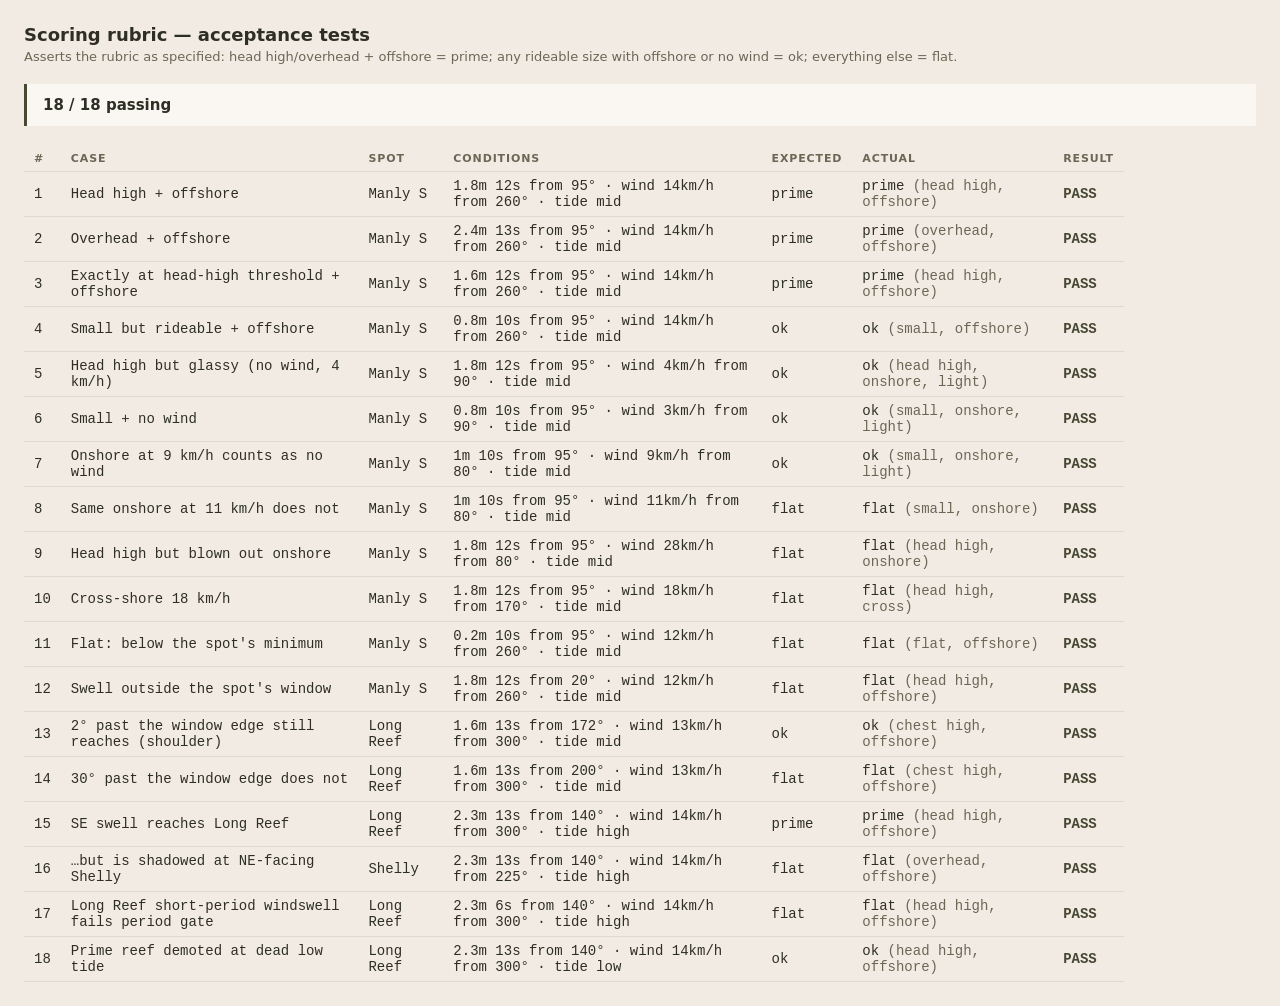
==== test.html @ 971c2670 "Phase 1: rule-based prime/ok/flat scoring engine Replaces the weighted-sum rating with an explicit r" ====
<!doctype html>
<html lang="en">
<head>
  <meta charset="utf-8" />
  <meta name="viewport" content="width=device-width, initial-scale=1" />
  <title>Scoring rubric tests</title>
  <style>
    body { font: 14px ui-monospace, Menlo, monospace; background: #F1EBE4; color: #2E2F23;
           margin: 0; padding: 24px; }
    h1 { font: 600 18px system-ui; margin: 0 0 4px; }
    p.sub { color: #6B6754; margin: 0 0 20px; font: 13px system-ui; }
    table { border-collapse: collapse; width: 100%; max-width: 1100px; }
    th, td { text-align: left; padding: 6px 10px; border-bottom: 1px solid #DFD8CC; }
    th { font: 600 11px system-ui; text-transform: uppercase; letter-spacing: .08em; color: #6B6754; }
    .pass { color: #464831; font-weight: 600; }
    .fail { color: #734E30; font-weight: 600; }
    #summary { margin: 20px 0; padding: 12px 16px; border-left: 3px solid #734E30;
               background: #FAF7F3; font: 600 15px system-ui; }
    #summary.ok { border-left-color: #464831; }
  </style>
</head>
<body>
  <h1>Scoring rubric — acceptance tests</h1>
  <p class="sub">Asserts the rubric as specified: head high/overhead + offshore = prime;
     any rideable size with offshore or no wind = ok; everything else = flat.</p>
  <div id="summary">running…</div>
  <table><thead><tr>
    <th>#</th><th>Case</th><th>Spot</th><th>Conditions</th><th>Expected</th><th>Actual</th><th>Result</th>
  </tr></thead><tbody id="rows"></tbody></table>

  <script src="spots.js"></script>
  <script src="score.js"></script>
  <script>
    const byId = (id) => SPOTS.find((s) => s.id === id);

    // Manly South: faces 80°, window 50–140°, good 0.5–2.5, head high 1.6, overhead 2.1.
    //   offshore wind comes FROM 260°. No tide preference.
    // Long Reef: faces 120°, window 90–170°, head high 2.1, min period 10s,
    //   tide_pref mid-high. Offshore is FROM 300°.
    const CASES = [
      // --- the ideal condition -------------------------------------------
      { name: "Head high + offshore",
        spot: "manly-south", expect: "prime",
        cond: { hs: 1.8, periodS: 12, swellFromDeg: 95, windFromDeg: 260, windKmh: 14, tideState: "mid" } },
      { name: "Overhead + offshore",
        spot: "manly-south", expect: "prime",
        cond: { hs: 2.4, periodS: 13, swellFromDeg: 95, windFromDeg: 260, windKmh: 14, tideState: "mid" } },
      { name: "Exactly at head-high threshold + offshore",
        spot: "manly-south", expect: "prime",
        cond: { hs: 1.6, periodS: 12, swellFromDeg: 95, windFromDeg: 260, windKmh: 14, tideState: "mid" } },

      // --- second best ----------------------------------------------------
      { name: "Small but rideable + offshore",
        spot: "manly-south", expect: "ok",
        cond: { hs: 0.8, periodS: 10, swellFromDeg: 95, windFromDeg: 260, windKmh: 14, tideState: "mid" } },
      { name: "Head high but glassy (no wind, 4 km/h)",
        spot: "manly-south", expect: "ok",
        cond: { hs: 1.8, periodS: 12, swellFromDeg: 95, windFromDeg: 90, windKmh: 4, tideState: "mid" } },
      { name: "Small + no wind",
        spot: "manly-south", expect: "ok",
        cond: { hs: 0.8, periodS: 10, swellFromDeg: 95, windFromDeg: 90, windKmh: 3, tideState: "mid" } },

      // --- the 10 km/h boundary -------------------------------------------
      { name: "Onshore at 9 km/h counts as no wind",
        spot: "manly-south", expect: "ok",
        cond: { hs: 1.0, periodS: 10, swellFromDeg: 95, windFromDeg: 80, windKmh: 9, tideState: "mid" } },
      { name: "Same onshore at 11 km/h does not",
        spot: "manly-south", expect: "flat",
        cond: { hs: 1.0, periodS: 10, swellFromDeg: 95, windFromDeg: 80, windKmh: 11, tideState: "mid" } },

      // --- bad cases -------------------------------------------------------
      { name: "Head high but blown out onshore",
        spot: "manly-south", expect: "flat",
        cond: { hs: 1.8, periodS: 12, swellFromDeg: 95, windFromDeg: 80, windKmh: 28, tideState: "mid" } },
      { name: "Cross-shore 18 km/h",
        spot: "manly-south", expect: "flat",
        cond: { hs: 1.8, periodS: 12, swellFromDeg: 95, windFromDeg: 170, windKmh: 18, tideState: "mid" } },
      { name: "Flat: below the spot's minimum",
        spot: "manly-south", expect: "flat",
        cond: { hs: 0.2, periodS: 10, swellFromDeg: 95, windFromDeg: 260, windKmh: 12, tideState: "mid" } },
      { name: "Swell outside the spot's window",
        spot: "manly-south", expect: "flat",
        cond: { hs: 1.8, periodS: 12, swellFromDeg: 20, windFromDeg: 260, windKmh: 12, tideState: "mid" } },

      // --- soft window edge -------------------------------------------------
      { name: "2° past the window edge still reaches (shoulder)",
        spot: "longreef", expect: "ok",
        cond: { hs: 1.6, periodS: 13, swellFromDeg: 172, windFromDeg: 300, windKmh: 13, tideState: "mid" } },
      { name: "30° past the window edge does not",
        spot: "longreef", expect: "flat",
        cond: { hs: 1.6, periodS: 13, swellFromDeg: 200, windFromDeg: 300, windKmh: 13, tideState: "mid" } },

      // --- shelter: same swell, different spots ----------------------------
      { name: "SE swell reaches Long Reef",
        spot: "longreef", expect: "prime",
        cond: { hs: 2.3, periodS: 13, swellFromDeg: 140, windFromDeg: 300, windKmh: 14, tideState: "high" } },
      { name: "…but is shadowed at NE-facing Shelly",
        spot: "shelly", expect: "flat",
        cond: { hs: 2.3, periodS: 13, swellFromDeg: 140, windFromDeg: 225, windKmh: 14, tideState: "high" } },

      // --- period gate and tide -------------------------------------------
      { name: "Long Reef short-period windswell fails period gate",
        spot: "longreef", expect: "flat",
        cond: { hs: 2.3, periodS: 6, swellFromDeg: 140, windFromDeg: 300, windKmh: 14, tideState: "high" } },
      { name: "Prime reef demoted at dead low tide",
        spot: "longreef", expect: "ok",
        cond: { hs: 2.3, periodS: 13, swellFromDeg: 140, windFromDeg: 300, windKmh: 14, tideState: "low" } },
    ];

    let pass = 0;
    const rows = document.getElementById("rows");
    CASES.forEach((c, i) => {
      const spot = byId(c.spot);
      const r = SCORE.scoreSpot(spot, c.cond);
      const ok = r.tier === c.expect;
      if (ok) pass++;
      const cd = c.cond;
      rows.insertAdjacentHTML("beforeend", `<tr>
        <td>${i + 1}</td>
        <td>${c.name}</td>
        <td>${spot.short}</td>
        <td>${cd.hs}m ${cd.periodS}s from ${cd.swellFromDeg}° ·
            wind ${cd.windKmh}km/h from ${cd.windFromDeg}° · tide ${cd.tideState}</td>
        <td>${c.expect}</td>
        <td>${r.tier} <span style="color:#6B6754">(${r.sizeLabel}, ${r.windDir}${r.windLight ? ", light" : ""})</span></td>
        <td class="${ok ? "pass" : "fail"}">${ok ? "PASS" : "FAIL"}</td>
      </tr>`);
    });

    const s = document.getElementById("summary");
    s.textContent = `${pass} / ${CASES.length} passing`;
    s.className = pass === CASES.length ? "ok" : "";
    console.log(`SCORE_TESTS ${pass}/${CASES.length}`);
  </script>
</body>
</html>
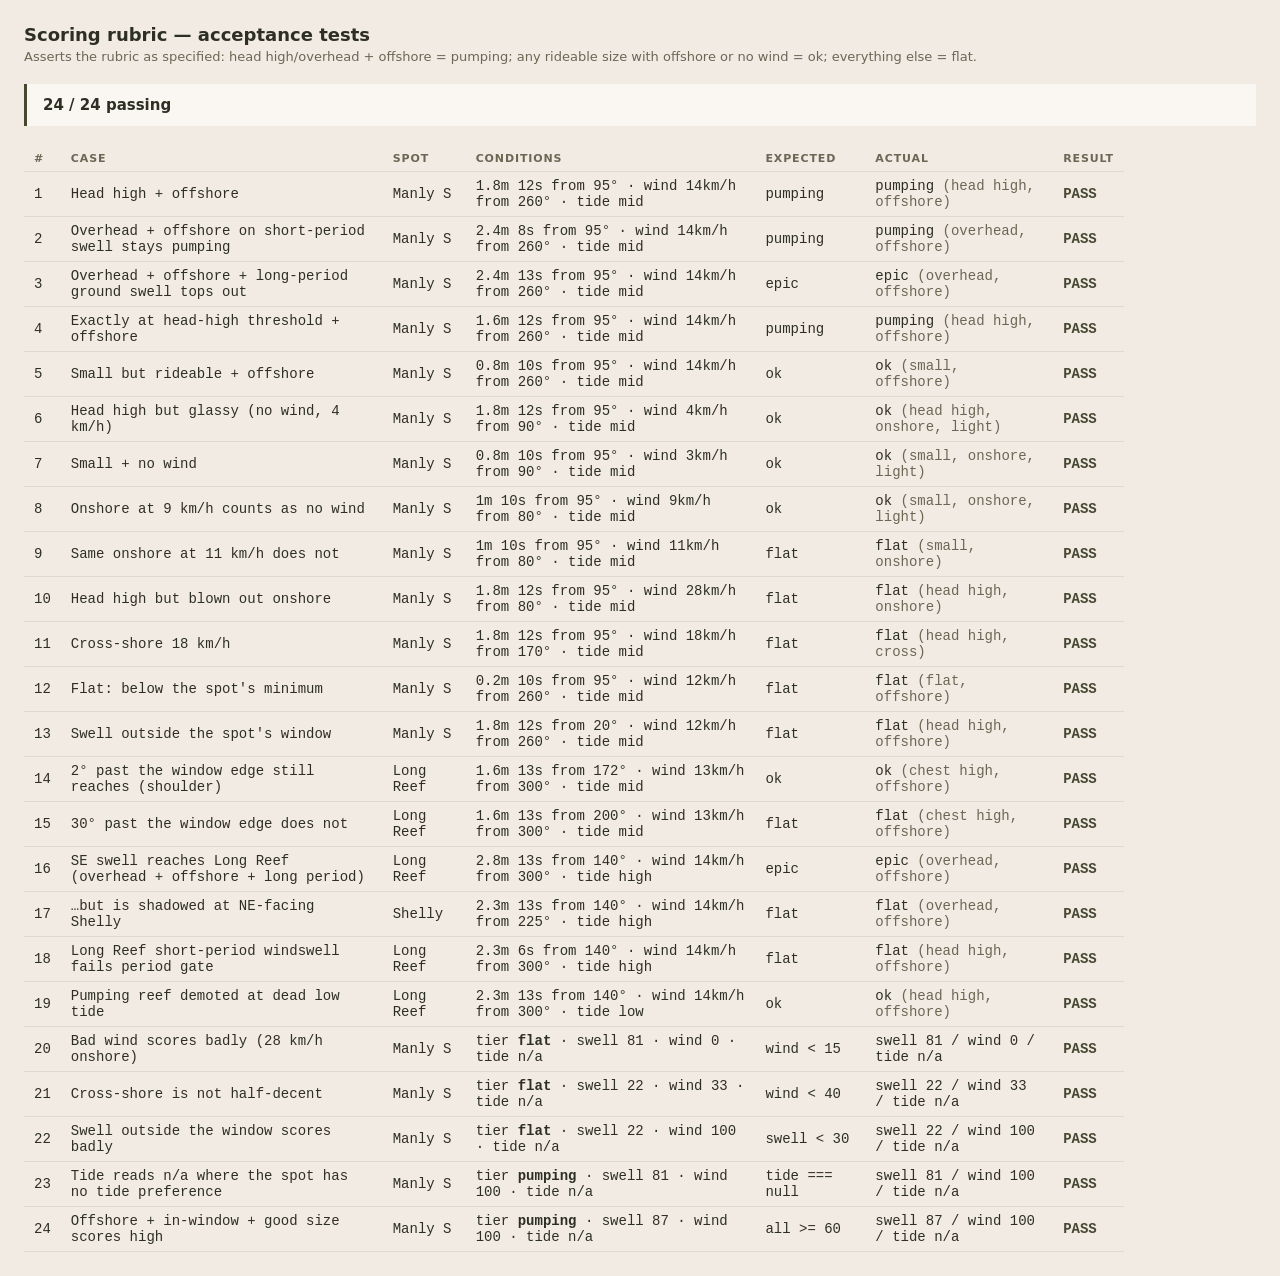
==== commit d8dc4e00: "Rework scoring honesty, map arrows, chart artwork and forecast layout Addresses the round of feedbac" ====
--- a/test.html
+++ b/test.html
@@ -21,7 +21,7 @@
 </head>
 <body>
   <h1>Scoring rubric — acceptance tests</h1>
-  <p class="sub">Asserts the rubric as specified: head high/overhead + offshore = prime;
+  <p class="sub">Asserts the rubric as specified: head high/overhead + offshore = pumping;
      any rideable size with offshore or no wind = ok; everything else = flat.</p>
   <div id="summary">running…</div>
   <table><thead><tr>
@@ -40,13 +40,16 @@
     const CASES = [
       // --- the ideal condition -------------------------------------------
       { name: "Head high + offshore",
-        spot: "manly-south", expect: "prime",
+        spot: "manly-south", expect: "pumping",
         cond: { hs: 1.8, periodS: 12, swellFromDeg: 95, windFromDeg: 260, windKmh: 14, tideState: "mid" } },
-      { name: "Overhead + offshore",
-        spot: "manly-south", expect: "prime",
+      { name: "Overhead + offshore on short-period swell stays pumping",
+        spot: "manly-south", expect: "pumping",
+        cond: { hs: 2.4, periodS: 8, swellFromDeg: 95, windFromDeg: 260, windKmh: 14, tideState: "mid" } },
+      { name: "Overhead + offshore + long-period ground swell tops out",
+        spot: "manly-south", expect: "epic",
         cond: { hs: 2.4, periodS: 13, swellFromDeg: 95, windFromDeg: 260, windKmh: 14, tideState: "mid" } },
       { name: "Exactly at head-high threshold + offshore",
-        spot: "manly-south", expect: "prime",
+        spot: "manly-south", expect: "pumping",
         cond: { hs: 1.6, periodS: 12, swellFromDeg: 95, windFromDeg: 260, windKmh: 14, tideState: "mid" } },
 
       // --- second best ----------------------------------------------------
@@ -91,9 +94,9 @@
         cond: { hs: 1.6, periodS: 13, swellFromDeg: 200, windFromDeg: 300, windKmh: 13, tideState: "mid" } },
 
       // --- shelter: same swell, different spots ----------------------------
-      { name: "SE swell reaches Long Reef",
-        spot: "longreef", expect: "prime",
-        cond: { hs: 2.3, periodS: 13, swellFromDeg: 140, windFromDeg: 300, windKmh: 14, tideState: "high" } },
+      { name: "SE swell reaches Long Reef (overhead + offshore + long period)",
+        spot: "longreef", expect: "epic",
+        cond: { hs: 2.8, periodS: 13, swellFromDeg: 140, windFromDeg: 300, windKmh: 14, tideState: "high" } },
       { name: "…but is shadowed at NE-facing Shelly",
         spot: "shelly", expect: "flat",
         cond: { hs: 2.3, periodS: 13, swellFromDeg: 140, windFromDeg: 225, windKmh: 14, tideState: "high" } },
@@ -102,9 +105,34 @@
       { name: "Long Reef short-period windswell fails period gate",
         spot: "longreef", expect: "flat",
         cond: { hs: 2.3, periodS: 6, swellFromDeg: 140, windFromDeg: 300, windKmh: 14, tideState: "high" } },
-      { name: "Prime reef demoted at dead low tide",
+      { name: "Pumping reef demoted at dead low tide",
         spot: "longreef", expect: "ok",
         cond: { hs: 2.3, periodS: 13, swellFromDeg: 140, windFromDeg: 300, windKmh: 14, tideState: "low" } },
+    ];
+
+    // The breakdown has to agree with the verdict, which is the thing that was
+    // wrong before: a "flat" spot could show swell in the 70s and tide at 100.
+    const SCORE_CHECKS = [
+      { name: "Bad wind scores badly (28 km/h onshore)", expect: "wind < 15",
+        spot: "manly-south",
+        cond: { hs: 1.8, periodS: 12, swellFromDeg: 95, windFromDeg: 80, windKmh: 28, tideState: "mid" },
+        test: (r) => r.wind * 100 < 15 },
+      { name: "Cross-shore is not half-decent", expect: "wind < 40",
+        spot: "manly-south",
+        cond: { hs: 1.8, periodS: 12, swellFromDeg: 170, windFromDeg: 170, windKmh: 18, tideState: "mid" },
+        test: (r) => r.wind * 100 < 40 },
+      { name: "Swell outside the window scores badly", expect: "swell < 30",
+        spot: "manly-south",
+        cond: { hs: 1.8, periodS: 12, swellFromDeg: 20, windFromDeg: 260, windKmh: 12, tideState: "mid" },
+        test: (r) => r.swell * 100 < 30 },
+      { name: "Tide reads n/a where the spot has no tide preference", expect: "tide === null",
+        spot: "manly-south",
+        cond: { hs: 1.8, periodS: 12, swellFromDeg: 95, windFromDeg: 260, windKmh: 14, tideState: "mid" },
+        test: (r) => r.tide === null },
+      { name: "Offshore + in-window + good size scores high", expect: "all >= 60",
+        spot: "manly-south",
+        cond: { hs: 1.7, periodS: 12, swellFromDeg: 95, windFromDeg: 260, windKmh: 12, tideState: "mid" },
+        test: (r) => r.swell * 100 >= 60 && r.wind * 100 >= 60 },
     ];
 
     let pass = 0;
@@ -127,10 +155,28 @@
       </tr>`);
     });
 
+    SCORE_CHECKS.forEach((c, i) => {
+      const spot = byId(c.spot);
+      const r = SCORE.scoreSpot(spot, c.cond);
+      const ok = c.test(r);
+      if (ok) pass++;
+      const pct = (v) => (v == null ? "n/a" : Math.round(v * 100));
+      rows.insertAdjacentHTML("beforeend", `<tr>
+        <td>${CASES.length + i + 1}</td>
+        <td>${c.name}</td>
+        <td>${spot.short}</td>
+        <td>tier <strong>${r.tier}</strong> · swell ${pct(r.swell)} · wind ${pct(r.wind)} · tide ${pct(r.tide)}</td>
+        <td>${c.expect}</td>
+        <td>swell ${pct(r.swell)} / wind ${pct(r.wind)} / tide ${pct(r.tide)}</td>
+        <td class="${ok ? "pass" : "fail"}">${ok ? "PASS" : "FAIL"}</td>
+      </tr>`);
+    });
+
+    const total = CASES.length + SCORE_CHECKS.length;
     const s = document.getElementById("summary");
-    s.textContent = `${pass} / ${CASES.length} passing`;
-    s.className = pass === CASES.length ? "ok" : "";
-    console.log(`SCORE_TESTS ${pass}/${CASES.length}`);
+    s.textContent = `${pass} / ${total} passing`;
+    s.className = pass === total ? "ok" : "";
+    console.log(`SCORE_TESTS ${pass}/${total}`);
   </script>
 </body>
 </html>
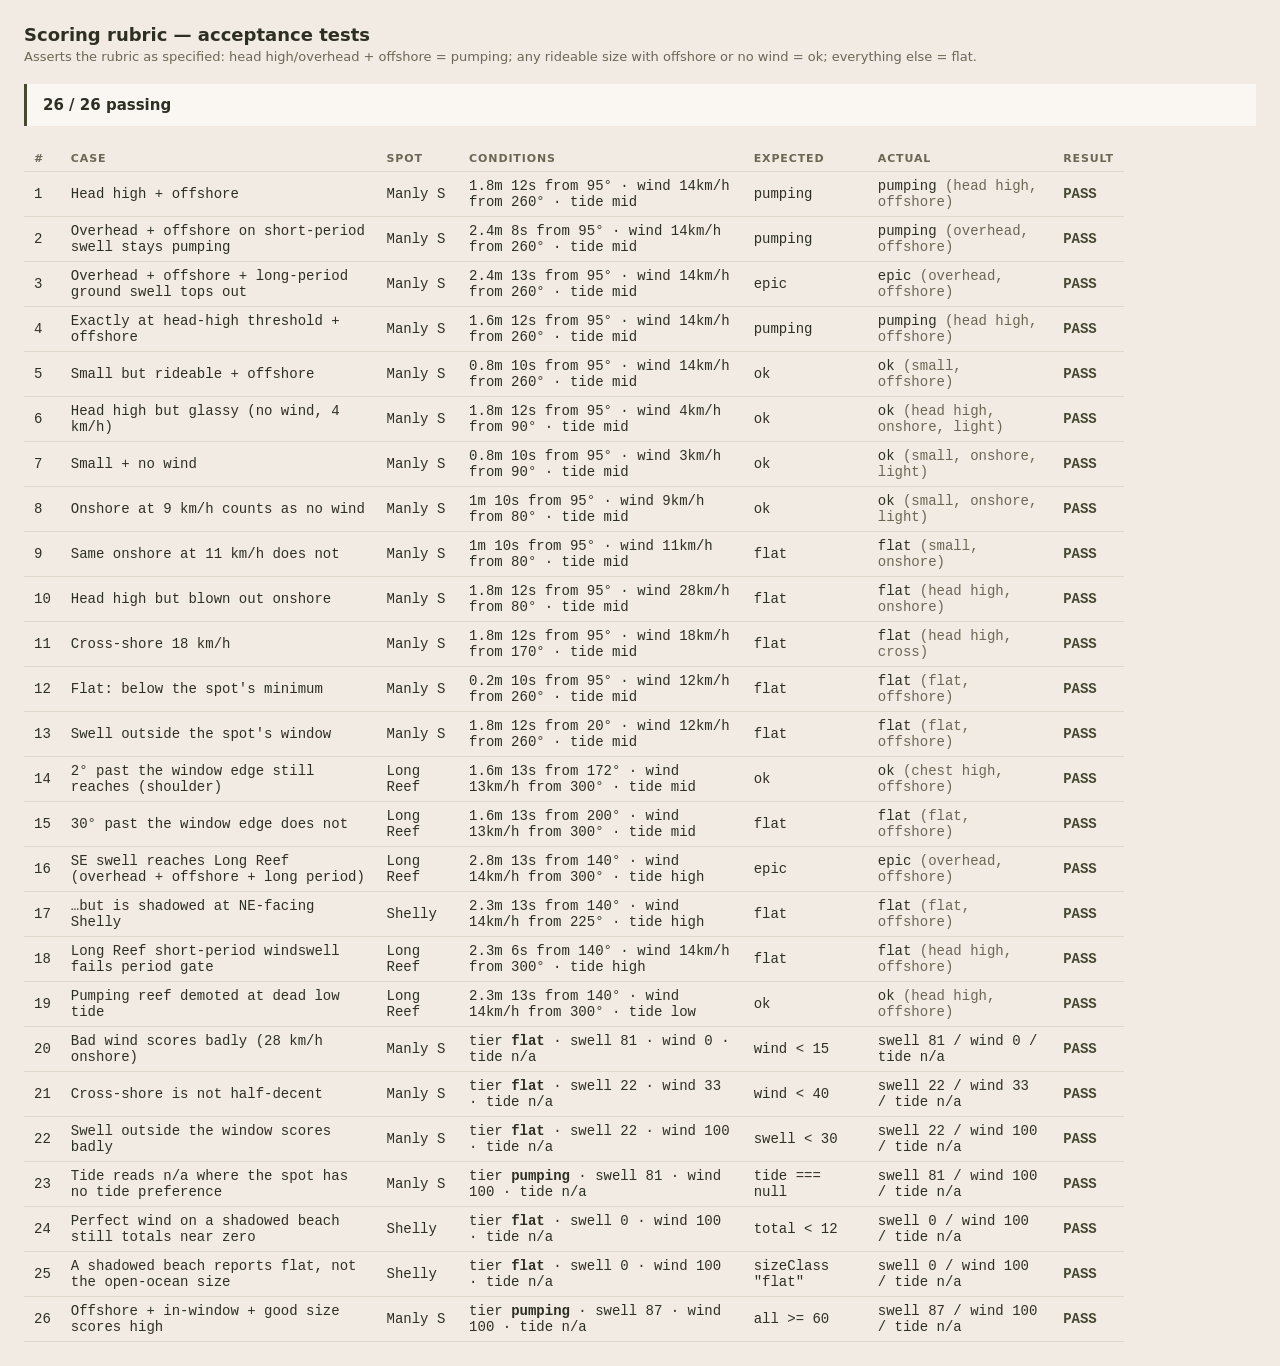
==== commit 262ebf54: "Fix score incoherence, unreadable type, imperceptible sea motion; 2x arrows Scoring. The real defect" ====
--- a/test.html
+++ b/test.html
@@ -129,6 +129,14 @@
         spot: "manly-south",
         cond: { hs: 1.8, periodS: 12, swellFromDeg: 95, windFromDeg: 260, windKmh: 14, tideState: "mid" },
         test: (r) => r.tide === null },
+      { name: "Perfect wind on a shadowed beach still totals near zero", expect: "total < 12",
+        spot: "shelly",
+        cond: { hs: 0.81, periodS: 13, swellFromDeg: 155, windFromDeg: 225, windKmh: 14, tideState: "mid" },
+        test: (r) => r.total * 100 < 12 },
+      { name: "A shadowed beach reports flat, not the open-ocean size", expect: 'sizeClass "flat"',
+        spot: "shelly",
+        cond: { hs: 0.81, periodS: 13, swellFromDeg: 155, windFromDeg: 225, windKmh: 14, tideState: "mid" },
+        test: (r) => r.sizeClass === "flat" },
       { name: "Offshore + in-window + good size scores high", expect: "all >= 60",
         spot: "manly-south",
         cond: { hs: 1.7, periodS: 12, swellFromDeg: 95, windFromDeg: 260, windKmh: 12, tideState: "mid" },
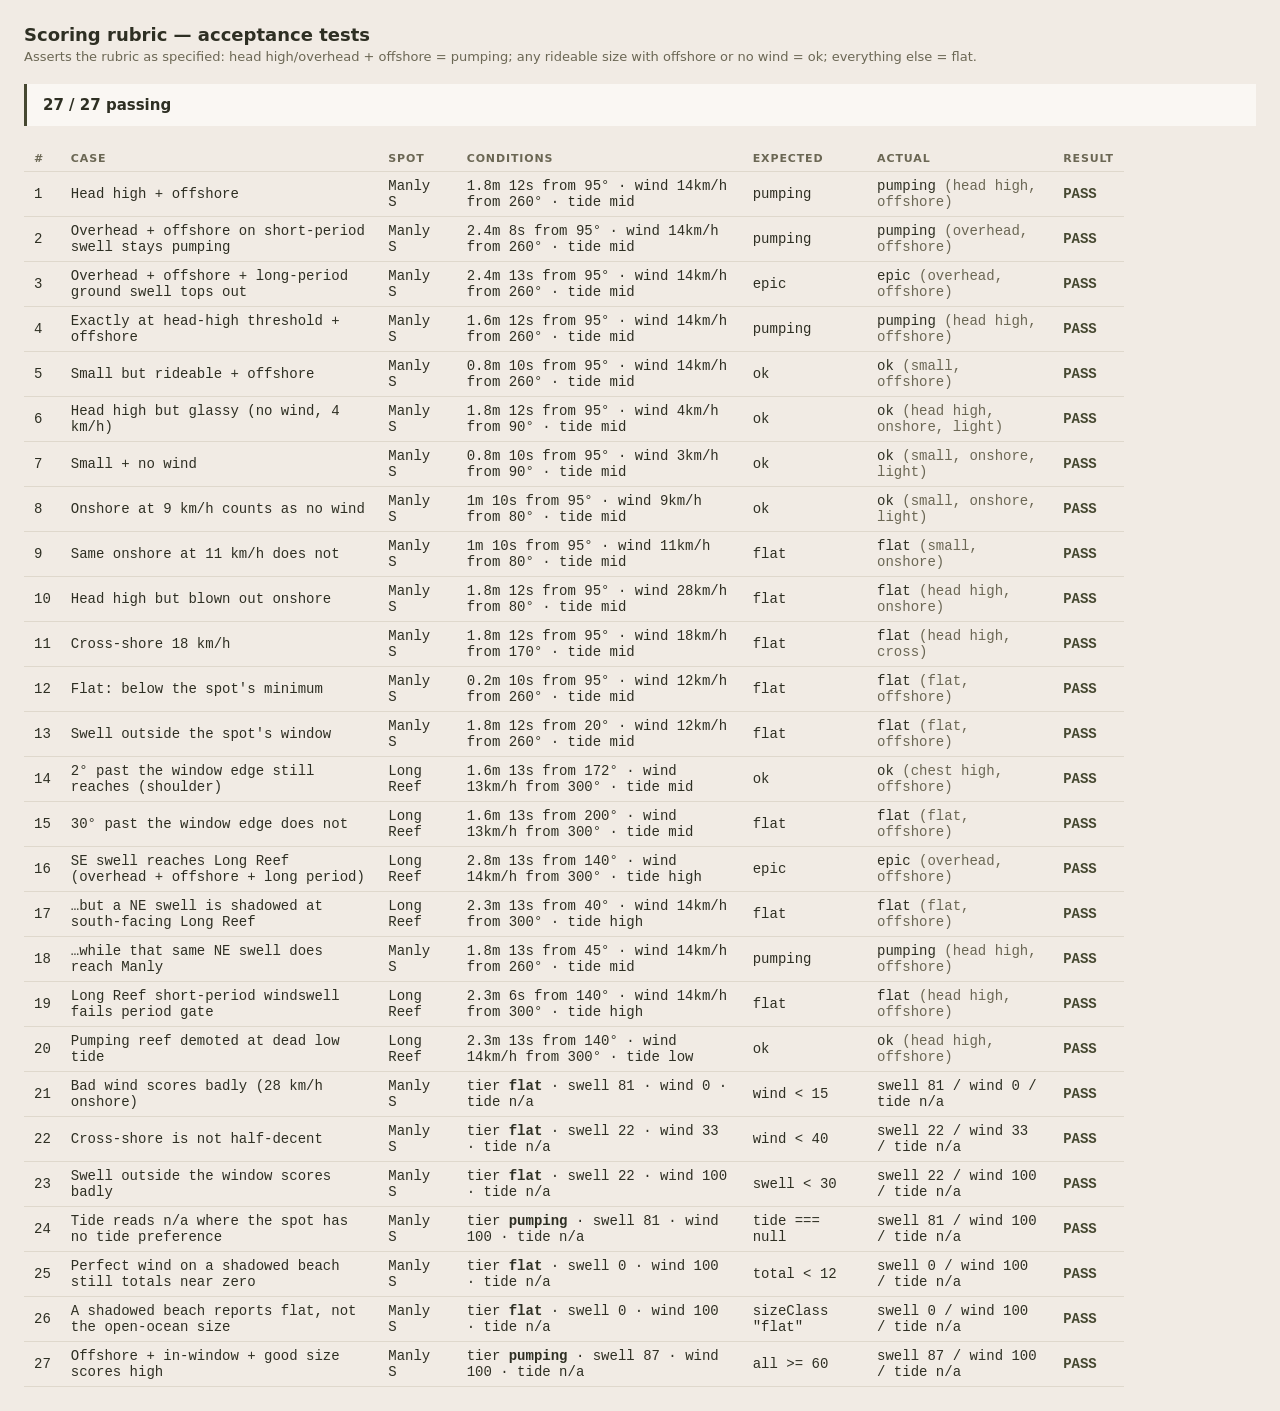
==== commit c97b0360: "Use the supplied artwork; drop Shelly Beach and Fairy Bower Artwork is now the four files supplied b" ====
--- a/test.html
+++ b/test.html
@@ -97,9 +97,12 @@
       { name: "SE swell reaches Long Reef (overhead + offshore + long period)",
         spot: "longreef", expect: "epic",
         cond: { hs: 2.8, periodS: 13, swellFromDeg: 140, windFromDeg: 300, windKmh: 14, tideState: "high" } },
-      { name: "…but is shadowed at NE-facing Shelly",
-        spot: "shelly", expect: "flat",
-        cond: { hs: 2.3, periodS: 13, swellFromDeg: 140, windFromDeg: 225, windKmh: 14, tideState: "high" } },
+      { name: "…but a NE swell is shadowed at south-facing Long Reef",
+        spot: "longreef", expect: "flat",
+        cond: { hs: 2.3, periodS: 13, swellFromDeg: 40, windFromDeg: 300, windKmh: 14, tideState: "high" } },
+      { name: "…while that same NE swell does reach Manly",
+        spot: "manly-south", expect: "pumping",
+        cond: { hs: 1.8, periodS: 13, swellFromDeg: 45, windFromDeg: 260, windKmh: 14, tideState: "mid" } },
 
       // --- period gate and tide -------------------------------------------
       { name: "Long Reef short-period windswell fails period gate",
@@ -130,12 +133,12 @@
         cond: { hs: 1.8, periodS: 12, swellFromDeg: 95, windFromDeg: 260, windKmh: 14, tideState: "mid" },
         test: (r) => r.tide === null },
       { name: "Perfect wind on a shadowed beach still totals near zero", expect: "total < 12",
-        spot: "shelly",
-        cond: { hs: 0.81, periodS: 13, swellFromDeg: 155, windFromDeg: 225, windKmh: 14, tideState: "mid" },
+        spot: "manly-south",
+        cond: { hs: 1.8, periodS: 13, swellFromDeg: 200, windFromDeg: 260, windKmh: 14, tideState: "mid" },
         test: (r) => r.total * 100 < 12 },
       { name: "A shadowed beach reports flat, not the open-ocean size", expect: 'sizeClass "flat"',
-        spot: "shelly",
-        cond: { hs: 0.81, periodS: 13, swellFromDeg: 155, windFromDeg: 225, windKmh: 14, tideState: "mid" },
+        spot: "manly-south",
+        cond: { hs: 1.8, periodS: 13, swellFromDeg: 200, windFromDeg: 260, windKmh: 14, tideState: "mid" },
         test: (r) => r.sizeClass === "flat" },
       { name: "Offshore + in-window + good size scores high", expect: "all >= 60",
         spot: "manly-south",
